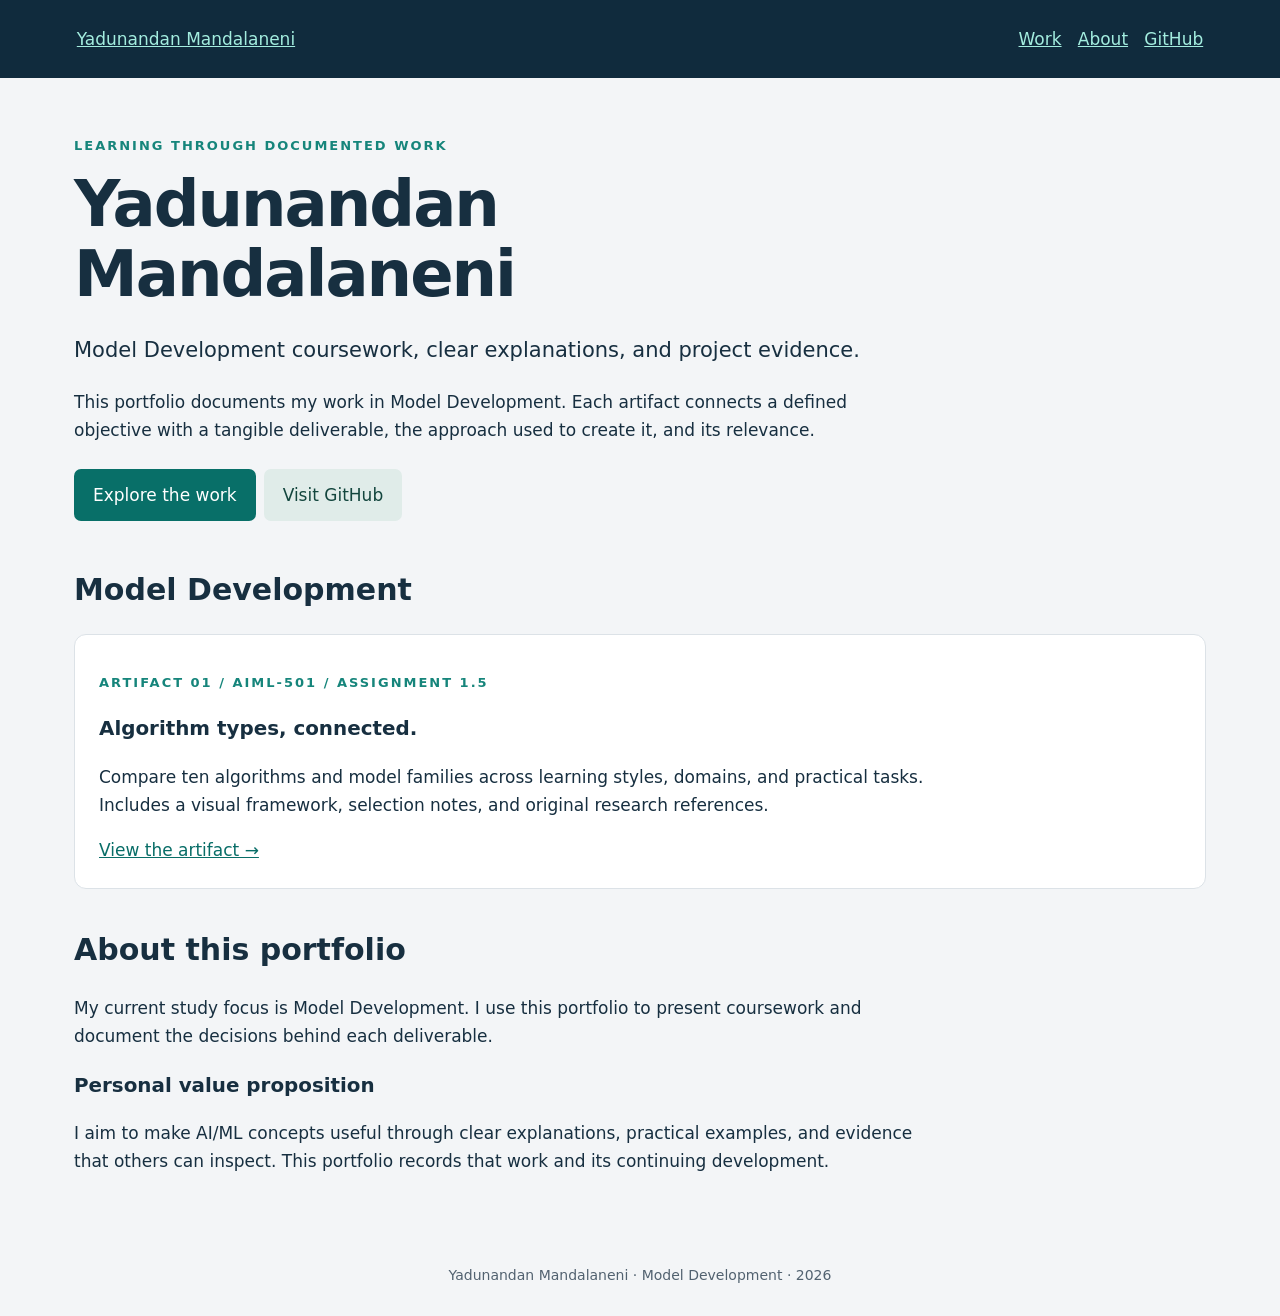
==== index.html @ 96363f98 "Add Model Development portfolio and Algorithm Types artifact" ====
<!doctype html><html lang="en"><head><meta charset="utf-8"><meta name="viewport" content="width=device-width,initial-scale=1"><title>Model Development Portfolio | Yadunandan Mandalaneni</title><meta name="description" content="Model Development Portfolio - Model Development coursework and project evidence."><link rel="stylesheet" href="styles.css"></head><body><header><nav><a href="index.html">Yadunandan Mandalaneni</a><span><a href="index.html#work">Work</a> &nbsp; <a href="index.html#about">About</a> &nbsp; <a href="https://github.com/Nandan09-12">GitHub</a></span></nav></header><main><p class="eyebrow">Learning through documented work</p><h1>Yadunandan<br>Mandalaneni</h1><p class="lead">Model Development coursework, clear explanations, and project evidence.</p><p>This portfolio documents my work in Model Development. Each artifact connects a defined objective with a tangible deliverable, the approach used to create it, and its relevance.</p><a class="button" href="#work">Explore the work</a><a class="button secondary" href="https://github.com/Nandan09-12">Visit GitHub</a><section id="work"><h2>Model Development</h2><article class="panel"><p class="eyebrow">Artifact 01 / AIML-501 / Assignment 1.5</p><h3>Algorithm types, connected.</h3><p>Compare ten algorithms and model families across learning styles, domains, and practical tasks. Includes a visual framework, selection notes, and original research references.</p><a href="courses/model-development/algorithm-types/index.html">View the artifact →</a></article></section><section id="about"><h2>About this portfolio</h2><p>My current study focus is Model Development. I use this portfolio to present coursework and document the decisions behind each deliverable.</p><h3>Personal value proposition</h3><p>I aim to make AI/ML concepts useful through clear explanations, practical examples, and evidence that others can inspect. This portfolio records that work and its continuing development.</p></section></main><footer>Yadunandan Mandalaneni · Model Development · 2026</footer></body></html>
---- styles.css ----
*{box-sizing:border-box}body{margin:0;background:#f3f5f7;color:#172f40;font:17px/1.65 system-ui,sans-serif}a{color:#086d67}header{background:#102b3d;color:white;padding:25px max(6vw,22px)}header a{color:#a3eddf}nav{display:flex;justify-content:space-between;gap:20px;flex-wrap:wrap}main{max-width:1180px;margin:auto;padding:44px 24px}h1{font-size:clamp(34px,5vw,64px);line-height:1.08;letter-spacing:-2px;margin:14px 0 24px}h2{font-size:30px;line-height:1.25;margin-top:42px}h3{margin-bottom:8px}p{max-width:850px}.eyebrow{font-size:13px;text-transform:uppercase;letter-spacing:2px;color:#16857b;font-weight:750}.lead{font-size:21px}.button{display:inline-block;background:#086f68;color:white;text-decoration:none;border-radius:7px;padding:12px 19px;margin:8px 8px 8px 0}.secondary{background:#e0ece9;color:#13463e}.panel{background:white;border:1px solid #dce2e7;border-radius:12px;padding:24px;margin:22px 0}.note{border-left:5px solid #6c49a8;background:#efebf7;padding:18px}figure{margin:24px 0}figure img{max-width:100%;height:auto;border:1px solid #dce2e7}figcaption{font-size:14px;color:#526270}.scroll{overflow:auto;border:1px solid #d2dce3;border-radius:10px;background:white}table{border-collapse:collapse;min-width:1100px;font-size:14px}caption{padding:16px;text-align:left;font-weight:bold}th,td{text-align:left;vertical-align:top;padding:16px;border-bottom:1px solid #dce2e7}thead{background:#102b3d;color:white}tbody th{min-width:155px}td{min-width:160px}footer{padding:28px;text-align:center;font-size:14px;color:#526270}li{margin:8px 0}:focus-visible{outline:3px solid #bf7624;outline-offset:4px}.cards{display:grid;grid-template-columns:repeat(auto-fit,minmax(260px,1fr));gap:20px}.cards .panel{margin:0}html{scroll-behavior:smooth}@media print{header,nav,.button{display:none}main{padding:0}body{background:white;font-size:11pt}h1{font-size:28pt}.scroll{overflow:visible}table{min-width:0;font-size:8pt}td,th{min-width:0;padding:5px}}
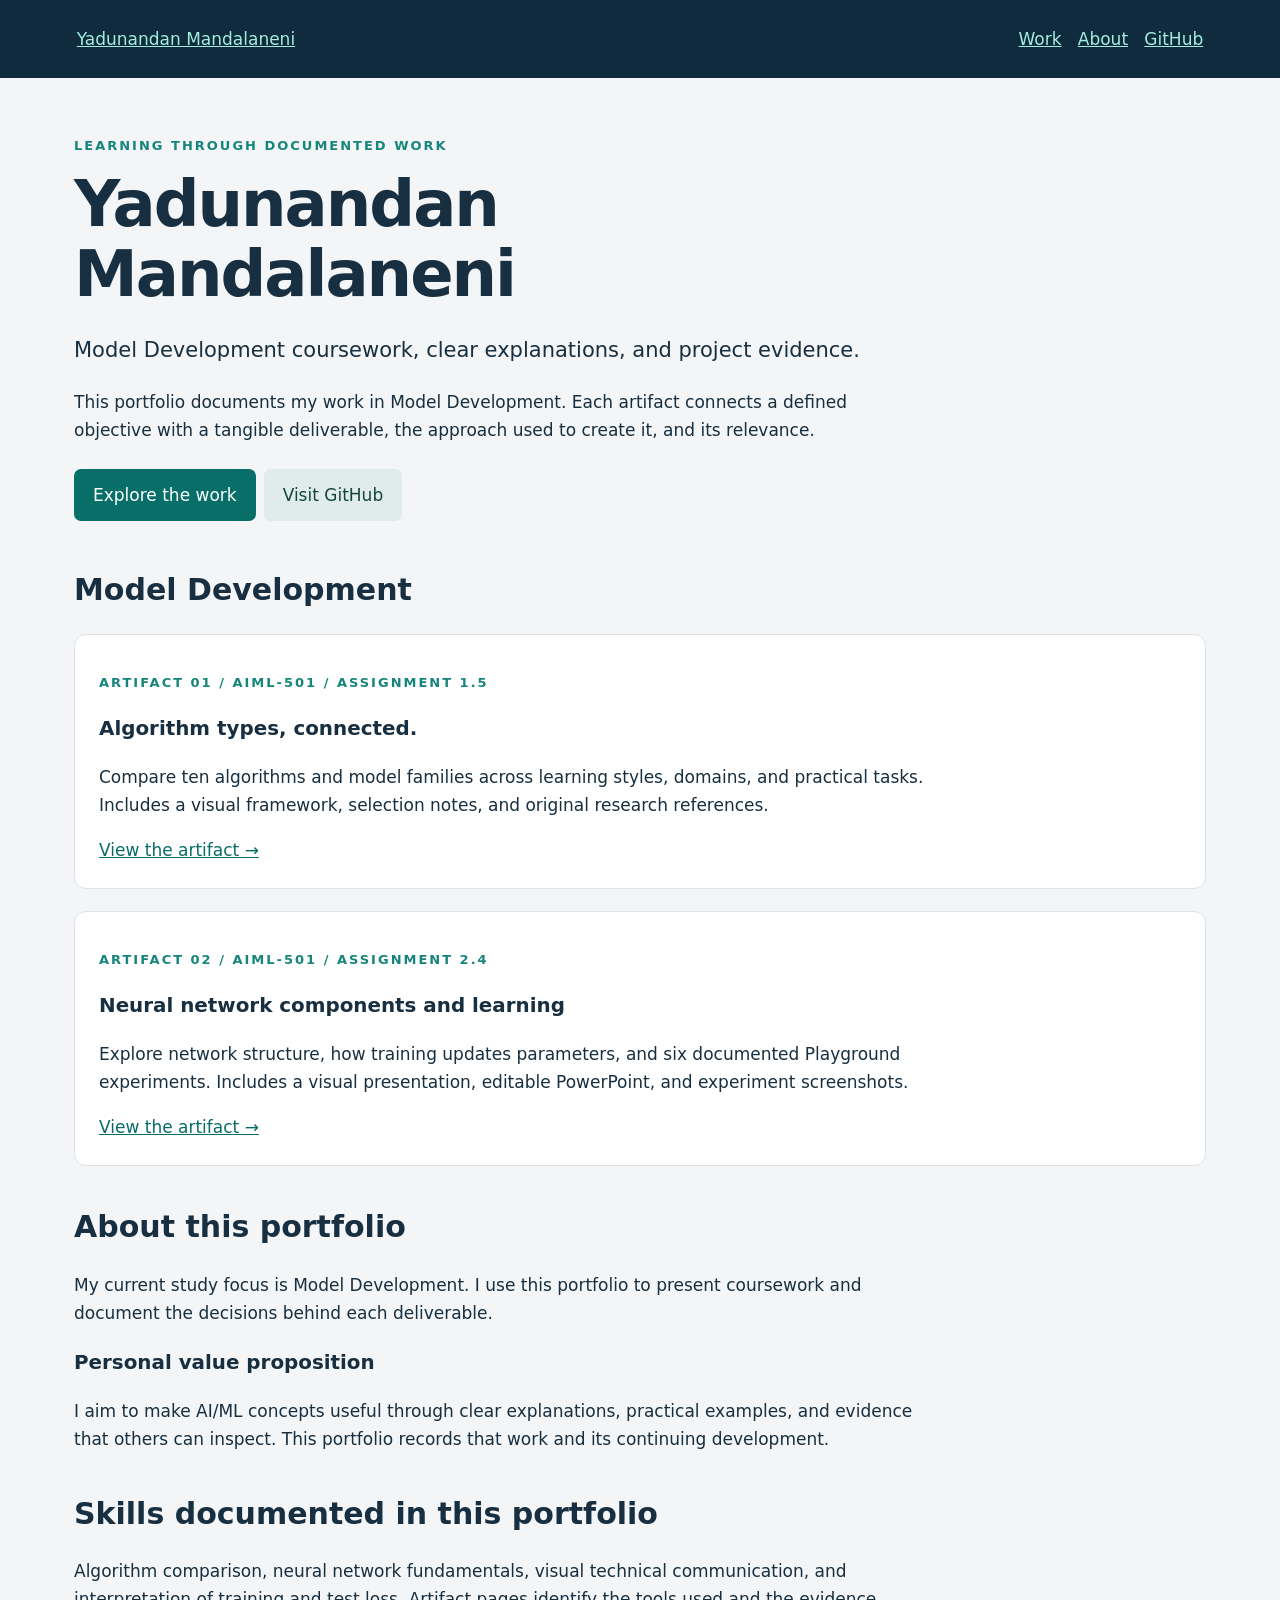
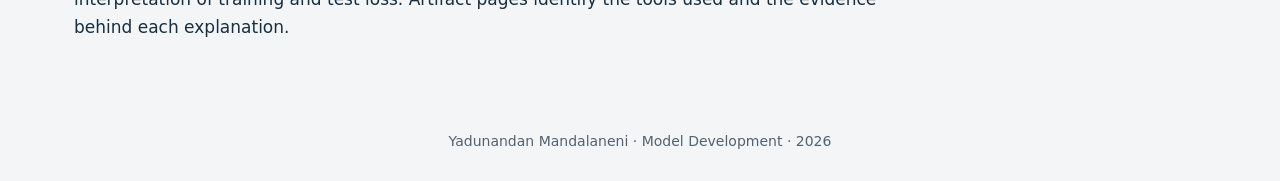
==== commit 6160cc35: "Add neural network components portfolio artifact" ====
--- a/index.html
+++ b/index.html
@@ -1 +1 @@
-<!doctype html><html lang="en"><head><meta charset="utf-8"><meta name="viewport" content="width=device-width,initial-scale=1"><title>Model Development Portfolio | Yadunandan Mandalaneni</title><meta name="description" content="Model Development Portfolio - Model Development coursework and project evidence."><link rel="stylesheet" href="styles.css"></head><body><header><nav><a href="index.html">Yadunandan Mandalaneni</a><span><a href="index.html#work">Work</a> &nbsp; <a href="index.html#about">About</a> &nbsp; <a href="https://github.com/Nandan09-12">GitHub</a></span></nav></header><main><p class="eyebrow">Learning through documented work</p><h1>Yadunandan<br>Mandalaneni</h1><p class="lead">Model Development coursework, clear explanations, and project evidence.</p><p>This portfolio documents my work in Model Development. Each artifact connects a defined objective with a tangible deliverable, the approach used to create it, and its relevance.</p><a class="button" href="#work">Explore the work</a><a class="button secondary" href="https://github.com/Nandan09-12">Visit GitHub</a><section id="work"><h2>Model Development</h2><article class="panel"><p class="eyebrow">Artifact 01 / AIML-501 / Assignment 1.5</p><h3>Algorithm types, connected.</h3><p>Compare ten algorithms and model families across learning styles, domains, and practical tasks. Includes a visual framework, selection notes, and original research references.</p><a href="courses/model-development/algorithm-types/index.html">View the artifact →</a></article></section><section id="about"><h2>About this portfolio</h2><p>My current study focus is Model Development. I use this portfolio to present coursework and document the decisions behind each deliverable.</p><h3>Personal value proposition</h3><p>I aim to make AI/ML concepts useful through clear explanations, practical examples, and evidence that others can inspect. This portfolio records that work and its continuing development.</p></section></main><footer>Yadunandan Mandalaneni · Model Development · 2026</footer></body></html>+<!doctype html><html lang="en"><head><meta charset="utf-8"><meta name="viewport" content="width=device-width,initial-scale=1"><title>Model Development Portfolio | Yadunandan Mandalaneni</title><meta name="description" content="Model Development Portfolio - Model Development coursework and project evidence."><link rel="stylesheet" href="styles.css"></head><body><header><nav><a href="index.html">Yadunandan Mandalaneni</a><span><a href="index.html#work">Work</a> &nbsp; <a href="index.html#about">About</a> &nbsp; <a href="https://github.com/Nandan09-12">GitHub</a></span></nav></header><main><p class="eyebrow">Learning through documented work</p><h1>Yadunandan<br>Mandalaneni</h1><p class="lead">Model Development coursework, clear explanations, and project evidence.</p><p>This portfolio documents my work in Model Development. Each artifact connects a defined objective with a tangible deliverable, the approach used to create it, and its relevance.</p><a class="button" href="#work">Explore the work</a><a class="button secondary" href="https://github.com/Nandan09-12">Visit GitHub</a><section id="work"><h2>Model Development</h2><article class="panel"><p class="eyebrow">Artifact 01 / AIML-501 / Assignment 1.5</p><h3>Algorithm types, connected.</h3><p>Compare ten algorithms and model families across learning styles, domains, and practical tasks. Includes a visual framework, selection notes, and original research references.</p><a href="courses/model-development/algorithm-types/index.html">View the artifact →</a></article><article class="panel"><p class="eyebrow">Artifact 02 / AIML-501 / Assignment 2.4</p><h3>Neural network components and learning</h3><p>Explore network structure, how training updates parameters, and six documented Playground experiments. Includes a visual presentation, editable PowerPoint, and experiment screenshots.</p><a href="courses/model-development/neural-network-components/">View the artifact →</a></article></section><section id="about"><h2>About this portfolio</h2><p>My current study focus is Model Development. I use this portfolio to present coursework and document the decisions behind each deliverable.</p><h3>Personal value proposition</h3><p>I aim to make AI/ML concepts useful through clear explanations, practical examples, and evidence that others can inspect. This portfolio records that work and its continuing development.</p></section><section id="skills"><h2>Skills documented in this portfolio</h2><p>Algorithm comparison, neural network fundamentals, visual technical communication, and interpretation of training and test loss. Artifact pages identify the tools used and the evidence behind each explanation.</p></section></main><footer>Yadunandan Mandalaneni · Model Development · 2026</footer></body></html>
